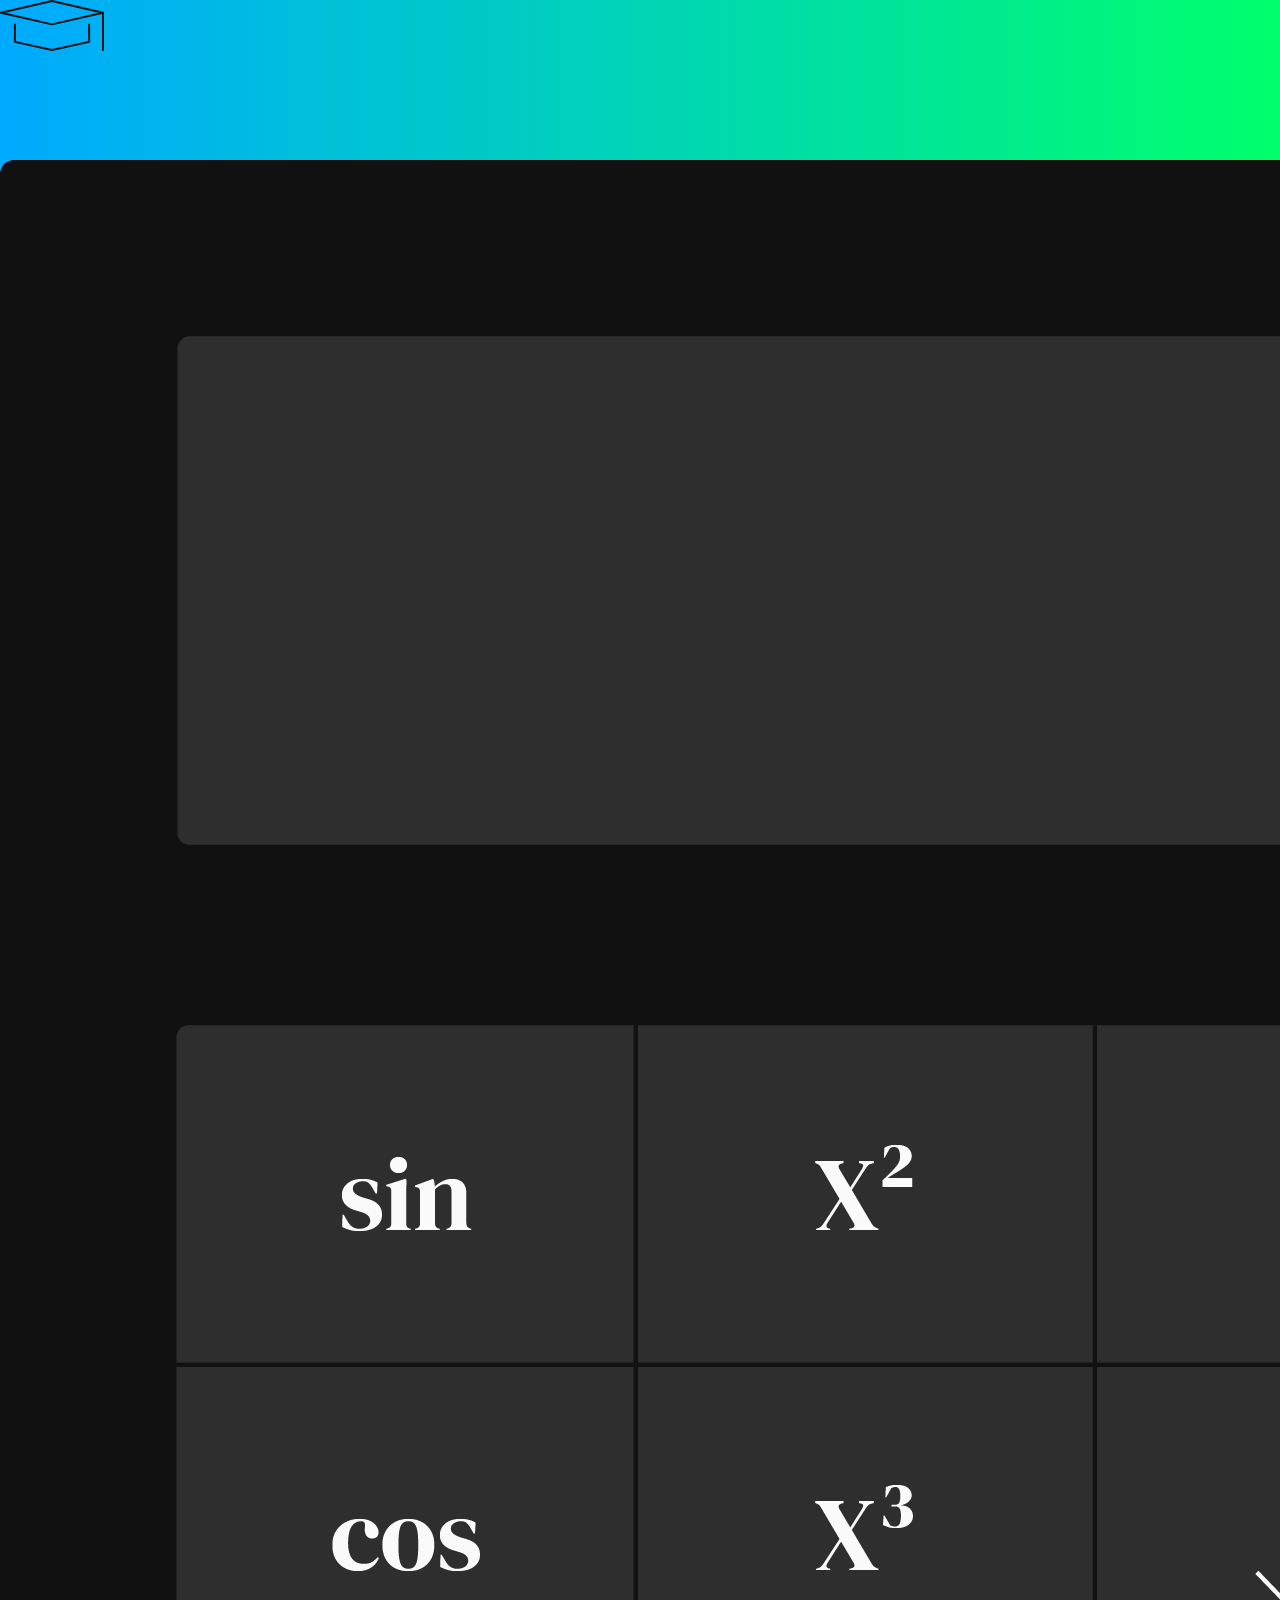
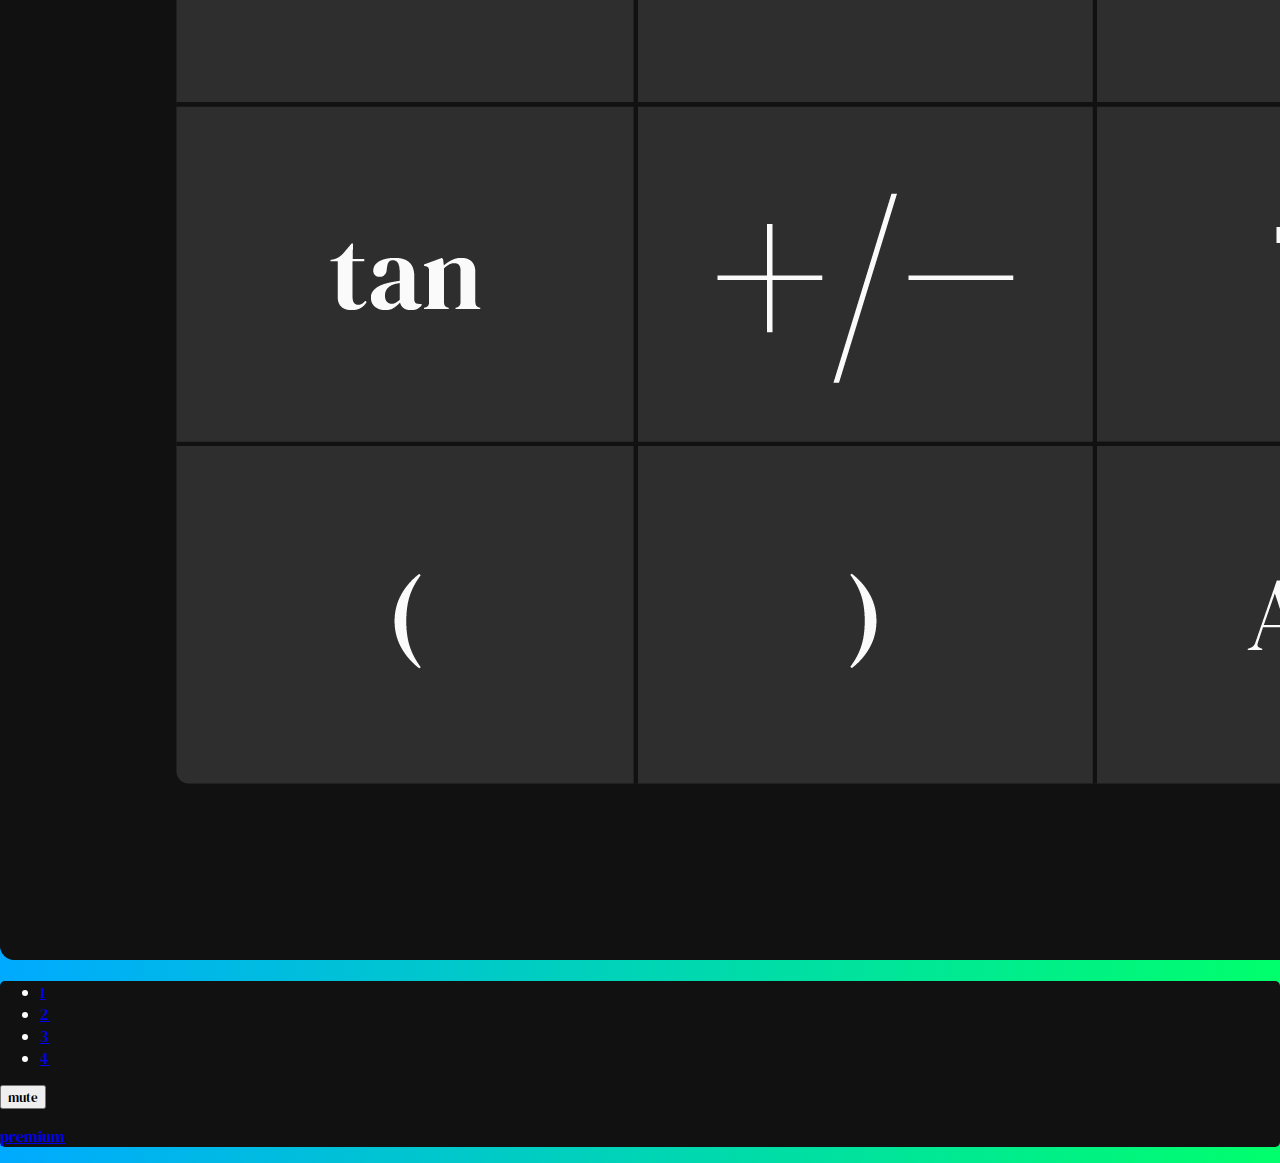
==== index.html @ b648ff00 "Merge branch 'main' into functions" ====
<!DOCTYPE html>
<html lang="en">

<head>
    <meta charset="UTF-8">
    <meta name="viewport" content="width=device-width, initial-scale=1.0">
    <title>Calculator</title>
    <!--Bootstrap css-->
    <link href="https://cdn.jsdelivr.net/npm/bootstrap@5.1.3/dist/css/bootstrap.min.css" rel="stylesheet"
        integrity="sha384-1BmE4kWBq78iYhFldvKuhfTAU6auU8tT94WrHftjDbrCEXSU1oBoqyl2QvZ6jIW3" crossorigin="anonymous">
    <!--Stylesheet css-->
    <link rel="stylesheet" href="assets/css/styles.css">
</head>

<body>
    <div class="container">
        <!--logo svg-->
        <div class="row mt-5">
            <div class="col-10 d-flex justify-content-between align-items-center mx-auto">
                <img src="assets/images/calculator-1-icon.svg" alt="Graduation cap logo" class="mx-auto logo__index">
            </div>
        </div>
        <!--Calculator svg-->
        <div class="row calculator">
            <div class="col-10 d-flex justify-content-between align-items-center mx-auto">
                <img src="assets/images/calculator-index.png" alt="Scientific calculator" class="mx-auto w-100 calculator__img">
            </div>
            <!-- <div class="calculator-grid">
                <div class="output">
                    <div class="previous-operand" data-previous-operand></div>
                    <div class="current-operand" data-current-operand></div>
                </div>
                <button type="button" data-all-clear>AC</button>
                <button type="button" data-delete>DEL</button>
                <button type="button" data-operation>÷</button>
                <button type="button" data-number>1</button>
                <button type="button" data-number>2</button>
                <button type="button" data-number>3</button>
                <button type="button" data-operation>x</button>
                <button type="button" data-number>4</button>
                <button type="button" data-number>5</button>
                <button type="button" data-number>6</button>
                <button type="button" data-operation>+</button>
                <button type="button" data-number>7</button>
                <button type="button" data-number>8</button>
                <button type="button" data-number>9</button>
                <button type="button" data-operation>-</button>
                <button type="button" data-number>.</button>
                <button type="button" data-number>0</button>
                <button class="span-two" type="button" data-equals>=</button> -->
                <!-- These do not do anything -->
                <!-- <button type="button" data-percent>%</button>
                <button type="button" data-sqrt>√</button>
                <button type="button" data-advanced>π</button>
                <button type="button" data-advanced>x²</button>
                <button type="button" data-advanced>x³</button>
                <button type="button" data-advanced>+/-</button>
                <button type="button" data-advanced>(</button>
                <button type="button" data-advanced>)</button>
                <button type="button" data-advanced>sin</button>
                <button type="button" data-advanced>cos</button>
                <button type="button" data-advanced>tan</button>
                <button type="button" data-advanced>M+</button>
                <button type="button" data-advanced>MR</button>
            </div>
        </div> -->
        <!--footer menu-->
        <div class="row mt-5 justify-content-between align-items-center">
            <div class="col-10 d-flex justify-content-around align-items-center mx-auto footer">
                <ul class="navbar list-unstyled d-flex justify-content-between align-items-center gap-5 my-auto">
                    <li class="nav-item"><a href="index.html" aria-label="link to scientific calculator with original theme">1</a></li>
                    <li class="nav-item"><a href="my-little-pony.html" aria-label="link to scientific calculator with my little pony theme">2</a></li>
                    <li class="nav-item"><a href="grunge-gothic.html" aria-label="link to scientific calculator with grunge gothic theme">3</a></li>
                    <li class="nav-item"><a href="halloween.html" aria-label="link to scientific calculator with halloween theme">4</a></li>
                </ul>
                <button class="mute-btn my-auto" id="muteBtn">mute</button>
                <p class="my-auto premium-link"><a href="premium.html" aria-label="link to scientific calculator with premium benefits">premium</a></p>
            </div>
        </div>

    </div>
    

    <!--Javascript-->
    <script src="assets/js/script.js" defer></script>
    <!--Bootstrap Bundle-->
    <script src="https://cdn.jsdelivr.net/npm/bootstrap@5.1.3/dist/js/bootstrap.bundle.min.js"
        integrity="sha384-ka7Sk0Gln4gmtz2MlQnikT1wXgYsOg+OMhuP+IlRH9sENBO0LRn5q+8nbTov4+1p"
        crossorigin="anonymous"></script>
</body>

</html>
---- assets/css/styles.css ----
/* DM Serif Display */
@import url('https://fonts.googleapis.com/css2?family=DM+Serif+Display:ital@0;1&display=swap');

*, *::before, *::after {
    box-sizing: border-box;
    font-family: 'DM Serif Display', serif;
    font-weight: normal;
}

body {
    padding: 0;
    margin: 0;
    background: linear-gradient(to right, #00AAFF, #00FF6C);
}

.calculator-grid {
    display: grid;
    justify-content: center;
    align-content: center;
    min-height: 100vh;
    grid-template-columns: repeat(4, 100px);
    grid-template-rows: minmax(120px, auto) repeat(5, 100px);
}

.calculator-grid > button {
    cursor: pointer;
    font-size: 2rem;
    border: 1px solid white;
    outline: none;
    background-color: rgba(255, 255, 255, .75);
}

.calculator-grid > button:hover {
    background-color: rgba(255, 255, 255, .9);
}

.span-two {
    grid-column: span 2;
}

.output {
    grid-column: 1 / -1;
    background-color: rgba(0, 0, 0, .75);
    display: flex;
    align-items: flex-end;
    justify-content: space-around;
    flex-direction: column;
    padding: 10px;
    word-wrap: break-word;
    word-break: break-all;
}

.output .previous-operand {
    color: rgba(255, 255, 255, .75);
    font-size: 1.5rem;
}

.output .current-operand {
    color: white;
    font-size: 2.5rem;
}

.calculator {
    margin-top: 6.5em;
}

.logo__index {
    width: 6.5em;
}

.footer {
    min-height: 5em;
    min-width: 41.25;
    background-color: #111111;
    color: white;
    border-radius: 5px;
}
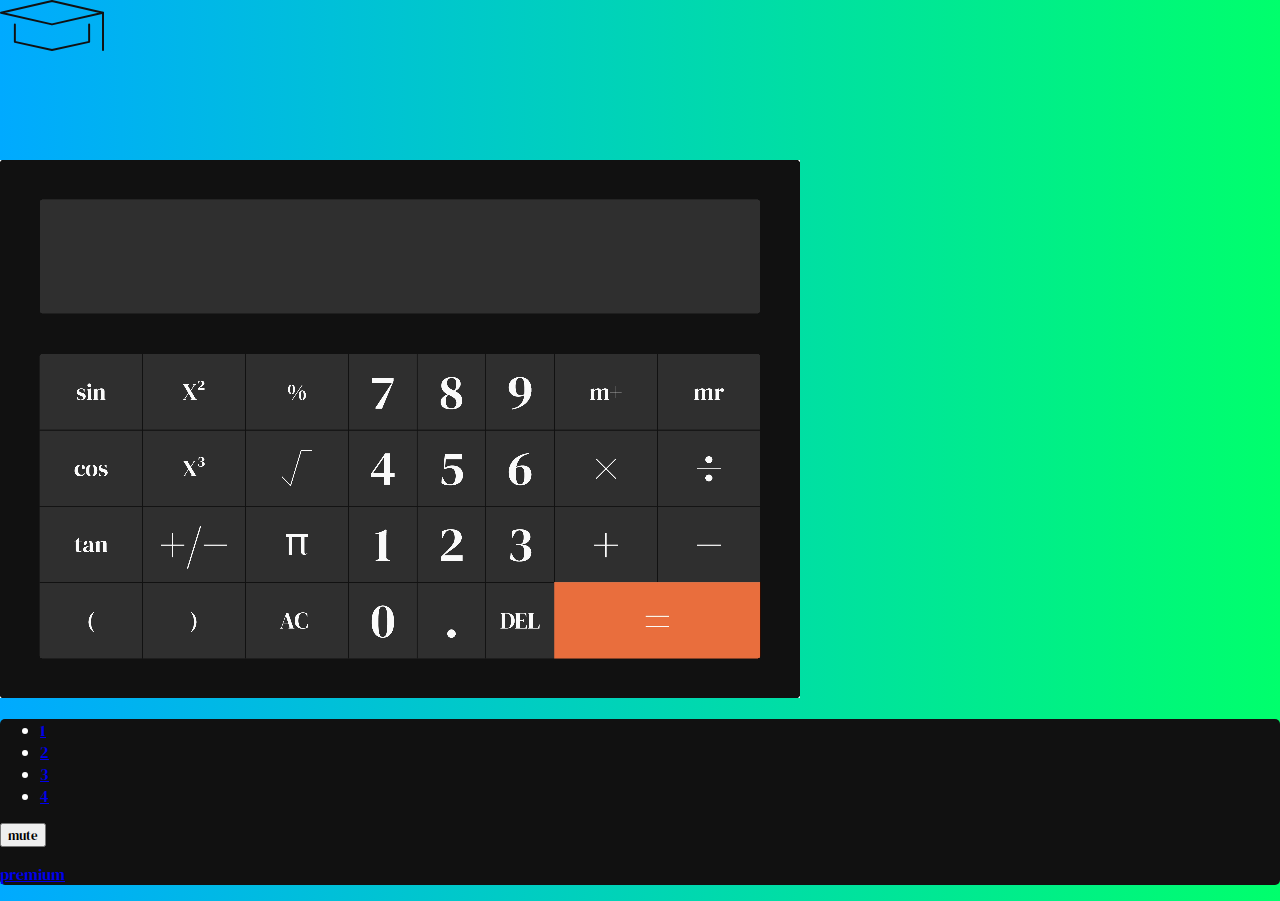
==== commit 08bfdc73: "added functioning image map" ====
--- a/index.html
+++ b/index.html
@@ -21,15 +21,51 @@
             </div>
         </div>
         <!--Calculator svg-->
-        <div class="row calculator">
-            <div class="col-10 d-flex justify-content-between align-items-center mx-auto">
-                <img src="assets/images/calculator-index.png" alt="Scientific calculator" class="mx-auto w-100 calculator__img">
+        <div class="calculator">
+            <div>
+
+                <img src="assets/images/calculator-index.png" alt="Scientific calculator"
+                    class="calculator__img" usemap="#image-map">
+
+                <map name="image-map">
+                    <area alt="sin" title="sin" data-advanced coords="39,194,142,270" shape="rect">
+                    <area alt="cos" title="cos" data-advanced coords="40,270,142,346" shape="rect">
+                    <area alt="tan" title="tan" data-advanced coords="39,347,142,422" shape="rect">
+                    <area alt="(" title="(" data-advanced coords="39,423,143,498" shape="rect">
+                    <area alt="x2" title="x2" data-advanced coords="141,192,245,271" shape="rect">
+                    <area alt="x3" title="x3" data-advanced coords="141,271,245,346" shape="rect">
+                    <area alt="+/-" title="+/-" data-advanced coords="143,346,245,423" shape="rect">
+                    <area alt=")" title=")" data-advanced coords="143,422,245,497" shape="rect">
+                    <area alt="%" title="%" data-percent coords="245,194,349,271" shape="rect">
+                    <area alt="sqrt" title="sqrt" data-sqrt coords="245,270,349,348" shape="rect">
+                    <area alt="pi" title="pi" data-advanced coords="243,347,349,423" shape="rect">
+                    <area alt="ac" title="ac" data-all-clear coords="242,422,349,497" shape="rect">
+                    <area alt="7" title="7" data-number coords="349,194,418,270" shape="rect">
+                    <area alt="4" title="4" data-number coords="347,270,418,347" shape="rect">
+                    <area alt="1" title="1" data-number coords="348,346,419,422" shape="rect">
+                    <area alt="0" title="0" data-number coords="348,422,418,498" shape="rect">
+                    <area alt="8" title="8" data-number coords="416,194,486,271" shape="rect">
+                    <area alt="5" title="5" data-number coords="417,270,486,347" shape="rect">
+                    <area alt="2" title="2" data-number coords="418,345,486,423" shape="rect">
+                    <area alt="." title="." data-number coords="417,423,485,498" shape="rect">
+                    <area alt="9" title="9" data-number coords="485,194,555,271" shape="rect">
+                    <area alt="6" title="6" data-number coords="485,272,555,347" shape="rect">
+                    <area alt="3" title="3" data-number coords="483,346,555,423" shape="rect">
+                    <area alt="del" title="del" data-delete coords="485,422,555,498" shape="rect">
+                    <area alt="m+" title="m+" data-advanced coords="554,193,658,270" shape="rect">
+                    <area alt="x" title="x" data-operation coords="554,271,658,346" shape="rect">
+                    <area alt="+" title="+" data-operation coords="554,344,657,422" shape="rect">
+                    <area alt="=" title="=" data-equals coords="554,423,762,499" shape="rect">
+                    <area alt="mr" title="mr" data-advanced coords="657,191,761,271" shape="rect">
+                    <area alt="/" title="/" data-operation coords="657,269,762,348" shape="rect">
+                    <area alt="-" title="-" data-operation coords="656,346,761,422" shape="rect">
+                </map>
             </div>
-            <!-- <div class="calculator-grid">
-                <div class="output">
-                    <div class="previous-operand" data-previous-operand></div>
-                    <div class="current-operand" data-current-operand></div>
-                </div>
+        </div>
+        <!-- <div class="calculator-grid">
+                <div class="previous-operand" data-previous-operand></div>
+                <div class="current-operand" data-current-operand></div>
+                
                 <button type="button" data-all-clear>AC</button>
                 <button type="button" data-delete>DEL</button>
                 <button type="button" data-operation>÷</button>
@@ -48,8 +84,8 @@
                 <button type="button" data-number>.</button>
                 <button type="button" data-number>0</button>
                 <button class="span-two" type="button" data-equals>=</button> -->
-                <!-- These do not do anything -->
-                <!-- <button type="button" data-percent>%</button>
+        <!-- These do not do anything -->
+        <!-- <button type="button" data-percent>%</button>
                 <button type="button" data-sqrt>√</button>
                 <button type="button" data-advanced>π</button>
                 <button type="button" data-advanced>x²</button>
@@ -62,24 +98,27 @@
                 <button type="button" data-advanced>tan</button>
                 <button type="button" data-advanced>M+</button>
                 <button type="button" data-advanced>MR</button>
-            </div>
-        </div> -->
-        <!--footer menu-->
-        <div class="row mt-5 justify-content-between align-items-center">
-            <div class="col-10 d-flex justify-content-around align-items-center mx-auto footer">
-                <ul class="navbar list-unstyled d-flex justify-content-between align-items-center gap-5 my-auto">
-                    <li class="nav-item"><a href="index.html" aria-label="link to scientific calculator with original theme">1</a></li>
-                    <li class="nav-item"><a href="my-little-pony.html" aria-label="link to scientific calculator with my little pony theme">2</a></li>
-                    <li class="nav-item"><a href="grunge-gothic.html" aria-label="link to scientific calculator with grunge gothic theme">3</a></li>
-                    <li class="nav-item"><a href="halloween.html" aria-label="link to scientific calculator with halloween theme">4</a></li>
-                </ul>
-                <button class="mute-btn my-auto" id="muteBtn">mute</button>
-                <p class="my-auto premium-link"><a href="premium.html" aria-label="link to scientific calculator with premium benefits">premium</a></p>
-            </div>
+            </div> -->
+    </div>
+    <!--footer menu-->
+    <div class="row mt-5 justify-content-between align-items-center">
+        <div class="col-10 d-flex justify-content-around align-items-center mx-auto footer">
+            <ul class="navbar list-unstyled d-flex justify-content-between align-items-center gap-5 my-auto">
+                <li class="nav-item"><a href="index.html"
+                        aria-label="link to scientific calculator with original theme">1</a></li>
+                <li class="nav-item"><a href="my-little-pony.html"
+                        aria-label="link to scientific calculator with my little pony theme">2</a></li>
+                <li class="nav-item"><a href="grunge-gothic.html"
+                        aria-label="link to scientific calculator with grunge gothic theme">3</a></li>
+                <li class="nav-item"><a href="halloween.html"
+                        aria-label="link to scientific calculator with halloween theme">4</a></li>
+            </ul>
+            <button class="mute-btn my-auto" id="muteBtn">mute</button>
+            <p class="my-auto premium-link"><a href="premium.html"
+                    aria-label="link to scientific calculator with premium benefits">premium</a></p>
         </div>
+    </div>
 
-    </div>
-    
 
     <!--Javascript-->
     <script src="assets/js/script.js" defer></script>
--- a/assets/css/styles.css
+++ b/assets/css/styles.css
@@ -74,4 +74,8 @@
     background-color: #111111;
     color: white;
     border-radius: 5px;
+}
+
+area {
+    cursor: pointer;
 }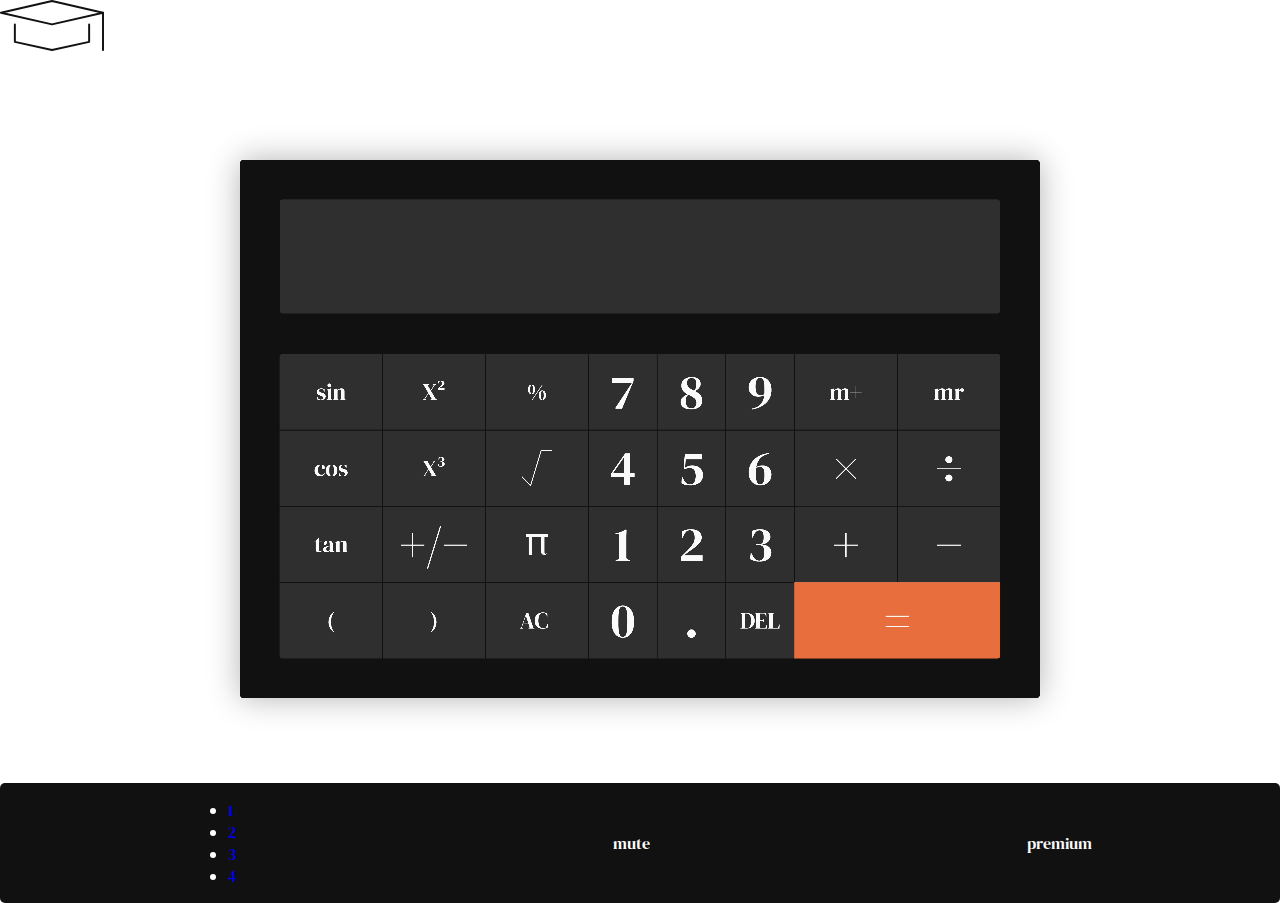
==== commit e22e9c58: "linked up buttons with js and image map" ====
--- a/index.html
+++ b/index.html
@@ -23,42 +23,47 @@
         <!--Calculator svg-->
         <div class="calculator">
             <div>
+                <!-- PUT THIS IN TO TEST -->
+                <div class="output">
+                    <div class="previous-operand" data-previous-operand></div>
+                    <div class="current-operand" data-current-operand></div>
+                </div>
 
                 <img src="assets/images/calculator-index.png" alt="Scientific calculator"
                     class="calculator__img" usemap="#image-map">
 
                 <map name="image-map">
-                    <area alt="sin" title="sin" data-advanced coords="39,194,142,270" shape="rect">
-                    <area alt="cos" title="cos" data-advanced coords="40,270,142,346" shape="rect">
-                    <area alt="tan" title="tan" data-advanced coords="39,347,142,422" shape="rect">
-                    <area alt="(" title="(" data-advanced coords="39,423,143,498" shape="rect">
-                    <area alt="x2" title="x2" data-advanced coords="141,192,245,271" shape="rect">
-                    <area alt="x3" title="x3" data-advanced coords="141,271,245,346" shape="rect">
-                    <area alt="+/-" title="+/-" data-advanced coords="143,346,245,423" shape="rect">
-                    <area alt=")" title=")" data-advanced coords="143,422,245,497" shape="rect">
-                    <area alt="%" title="%" data-percent coords="245,194,349,271" shape="rect">
+                    <area alt="sin" title="sin" data-sin coords="39,194,142,270" shape="rect">
+                    <area alt="cos" title="cos" data-cos coords="40,270,142,346" shape="rect">
+                    <area alt="tan" title="tan" data-tan coords="39,347,142,422" shape="rect">
+                    <area alt="(" title="(" data-bracket-left coords="39,423,143,498" shape="rect">
+                    <area alt="x2" title="x2" data-pow-two coords="141,192,245,271" shape="rect">
+                    <area alt="x3" title="x3" data-pow-three coords="141,271,245,346" shape="rect">
+                    <area alt="+/-" title="+/-" data-toggle-sign coords="143,346,245,423" shape="rect">
+                    <area alt=")" title=")" data-bracket-right coords="143,422,245,497" shape="rect">
+                    <area alt="%" title="%" data-percentage coords="245,194,349,271" shape="rect">
                     <area alt="sqrt" title="sqrt" data-sqrt coords="245,270,349,348" shape="rect">
-                    <area alt="pi" title="pi" data-advanced coords="243,347,349,423" shape="rect">
+                    <area alt="pi" title="pi" data-pi coords="243,347,349,423" shape="rect">
                     <area alt="ac" title="ac" data-all-clear coords="242,422,349,497" shape="rect">
-                    <area alt="7" title="7" data-number coords="349,194,418,270" shape="rect">
-                    <area alt="4" title="4" data-number coords="347,270,418,347" shape="rect">
-                    <area alt="1" title="1" data-number coords="348,346,419,422" shape="rect">
-                    <area alt="0" title="0" data-number coords="348,422,418,498" shape="rect">
-                    <area alt="8" title="8" data-number coords="416,194,486,271" shape="rect">
-                    <area alt="5" title="5" data-number coords="417,270,486,347" shape="rect">
-                    <area alt="2" title="2" data-number coords="418,345,486,423" shape="rect">
-                    <area alt="." title="." data-number coords="417,423,485,498" shape="rect">
-                    <area alt="9" title="9" data-number coords="485,194,555,271" shape="rect">
-                    <area alt="6" title="6" data-number coords="485,272,555,347" shape="rect">
-                    <area alt="3" title="3" data-number coords="483,346,555,423" shape="rect">
+                    <area alt="7" title="7" data-number="7" coords="349,194,418,270" shape="rect">
+                    <area alt="4" title="4" data-number="4" coords="347,270,418,347" shape="rect">
+                    <area alt="1" title="1" data-number="1" coords="348,346,419,422" shape="rect">
+                    <area alt="0" title="0" data-number="0" coords="348,422,418,498" shape="rect">
+                    <area alt="8" title="8" data-number="8" coords="416,194,486,271" shape="rect">
+                    <area alt="5" title="5" data-number="5" coords="417,270,486,347" shape="rect">
+                    <area alt="2" title="2" data-number="2" coords="418,345,486,423" shape="rect">
+                    <area alt="." title="." data-number="." coords="417,423,485,498" shape="rect">
+                    <area alt="9" title="9" data-number="9" coords="485,194,555,271" shape="rect">
+                    <area alt="6" title="6" data-number="6" coords="485,272,555,347" shape="rect">
+                    <area alt="3" title="3" data-number="3" coords="483,346,555,423" shape="rect">
                     <area alt="del" title="del" data-delete coords="485,422,555,498" shape="rect">
-                    <area alt="m+" title="m+" data-advanced coords="554,193,658,270" shape="rect">
-                    <area alt="x" title="x" data-operation coords="554,271,658,346" shape="rect">
-                    <area alt="+" title="+" data-operation coords="554,344,657,422" shape="rect">
+                    <area alt="m+" title="m+" data-m-plus coords="554,193,658,270" shape="rect">
+                    <area alt="x" title="x" data-operation="x" coords="554,271,658,346" shape="rect">
+                    <area alt="+" title="+" data-operation="+" coords="554,344,657,422" shape="rect">
                     <area alt="=" title="=" data-equals coords="554,423,762,499" shape="rect">
-                    <area alt="mr" title="mr" data-advanced coords="657,191,761,271" shape="rect">
-                    <area alt="/" title="/" data-operation coords="657,269,762,348" shape="rect">
-                    <area alt="-" title="-" data-operation coords="656,346,761,422" shape="rect">
+                    <area alt="mr" title="mr" data-m-recall coords="657,191,761,271" shape="rect">
+                    <area alt="/" title="/" data-operation="÷" coords="657,269,762,348" shape="rect">
+                    <area alt="-" title="-" data-operation="-" coords="656,346,761,422" shape="rect">
                 </map>
             </div>
         </div>
--- a/assets/css/styles.css
+++ b/assets/css/styles.css
@@ -1,5 +1,7 @@
 /* DM Serif Display */
 @import url('https://fonts.googleapis.com/css2?family=DM+Serif+Display:ital@0;1&display=swap');
+
+/*-------------------------------------------------------------------------General */
 
 *, *::before, *::after {
     box-sizing: border-box;
@@ -7,75 +9,245 @@
     font-weight: normal;
 }
 
-body {
+body,
+p {
     padding: 0;
     margin: 0;
-    background: linear-gradient(to right, #00AAFF, #00FF6C);
-}
-
-.calculator-grid {
-    display: grid;
-    justify-content: center;
-    align-content: center;
-    min-height: 100vh;
-    grid-template-columns: repeat(4, 100px);
-    grid-template-rows: minmax(120px, auto) repeat(5, 100px);
-}
-
-.calculator-grid > button {
-    cursor: pointer;
-    font-size: 2rem;
-    border: 1px solid white;
-    outline: none;
-    background-color: rgba(255, 255, 255, .75);
-}
-
-.calculator-grid > button:hover {
-    background-color: rgba(255, 255, 255, .9);
-}
-
-.span-two {
-    grid-column: span 2;
-}
-
-.output {
-    grid-column: 1 / -1;
-    background-color: rgba(0, 0, 0, .75);
-    display: flex;
-    align-items: flex-end;
-    justify-content: space-around;
-    flex-direction: column;
-    padding: 10px;
-    word-wrap: break-word;
-    word-break: break-all;
-}
-
-.output .previous-operand {
-    color: rgba(255, 255, 255, .75);
-    font-size: 1.5rem;
-}
-
-.output .current-operand {
-    color: white;
-    font-size: 2.5rem;
-}
-
-.calculator {
-    margin-top: 6.5em;
-}
-
-.logo__index {
-    width: 6.5em;
-}
-
+}
+
+a {
+    text-decoration: none;
+}
+
+/*-------------------------------------------------------------------------Backgrounds */
+.premium__background {
+    background-image: linear-gradient(350deg, #111111, #fafafa);
+    background-repeat: no-repeat;
+    height: 100vh;
+}
+
+.mlp__background {
+    background-image: linear-gradient(350deg, #662d8b, #9cdbfa);
+    background-repeat: no-repeat;
+    height: 100vh;
+}
+
+/*-------------------------------------------------------------------------Footer */
 .footer {
     min-height: 5em;
-    min-width: 41.25;
+    min-width: 710px;
     background-color: #111111;
     color: white;
     border-radius: 5px;
+    margin-top: 5em;
+    display: flex;
+    justify-content: space-around;
+    align-items: center;
+}
+
+.footer__mlp {
+    background-color: #9cdbfa;
+}
+
+.nav {
+    display: flex;
+    justify-content: space-around;
+    align-items: center;
+    gap: 2em;
+    margin: auto 0;
+}
+
+.nav__prem {    
+    padding: 0;
+}
+
+.mute-btn {
+    background: none;
+	color: white;
+	border: none;
+	padding: 0;
+	font: inherit;
+	cursor: pointer;
+	outline: inherit
+}
+
+.nav__mlp a {
+    color: #1d98d3;
+    border: none;
+}
+
+.active--mlp a{
+    color: #fafafa;
+}
+
+.nav__prem a {
+    color: #fafafa;
+    border: none;
+}
+
+.footer .nav__prem--active,
+.footer .nav__index--active {
+    color: #ea6e3d;
+}
+
+p a {
+    color: #fafafa;
+}
+
+/*-------------------------------------------------------------------------Mute switch */
+.mute-switch {
+    display: flex;
+    align-items: center;
+    justify-content: center;
+    gap: 1em;
+}
+
+ /* The switch - the box around the slider */
+ .switch {
+    position: relative;
+    display: inline-block;
+    width: 60px;
+    height: 34px;
+  }
+  
+  /* Hide default HTML checkbox */
+  .switch input {
+    opacity: 0;
+    width: 0;
+    height: 0;
+  }
+  
+  /* The slider */
+  .slider {
+    position: absolute;
+    cursor: pointer;
+    top: 0;
+    left: 0;
+    right: 0;
+    bottom: 0;
+    background-color: #fafafa;
+    -webkit-transition: .4s;
+    transition: .4s;
+  }
+  
+  .slider--mlp:before {
+    position: absolute;
+    content: "";
+    height: 26px;
+    width: 26px;
+    left: 4px;
+    bottom: 4px;
+    background-color: #1d98d3;
+    -webkit-transition: .4s;
+    transition: .4s;
+  }
+  
+  input:checked + .slider {
+    background-color: #ea6e3d;
+  }
+
+  input:checked + .slider--mlp {
+    background-color: #ef4143;
+  }
+  
+  input:focus + .slider {
+    box-shadow: none;
+  }
+  
+  input:checked + .slider:before {
+    -webkit-transform: translateX(26px);
+    -ms-transform: translateX(26px);
+    transform: translateX(26px);
+  }
+  
+  /* Rounded sliders */
+  .slider.round {
+    border-radius: 34px;
+  }
+  
+  .slider.round:before {
+    border-radius: 50%;
+  } 
+
+/*-------------------------------------------------------------------------Calculator */
+
+/*-------------------------------------------------------------------------Calculator output*/
+.calculator__wrapper {
+    position: relative;
+    display: flex;
+    justify-content: center;
+    align-items: center;
+    /* width: 1000px; */
+}
+
+.output {
+    position: absolute;
+    /* background-color: #ea6e3d; */
+    display: flex;
+    align-items: center;
+    justify-content: space-around;
+    flex-direction: column;
+    width: 690px;
+    height: 20%;
+    top: 8%;
+    left: 52px;
+    padding: .8em;
+    word-wrap: break-word;
+    word-break: break-all;
+    z-index: 2;
+}
+
+.output .previous-operand {
+    width: 100%;
+    color: rgba(255, 255, 255, .75);
+    font-size: 1.8em;
+    line-height: 0.8em;
+    z-index: 3;
+    text-align: end;
+}
+
+.output .current-operand {
+    width: 100%;
+    color: white;
+    font-size: 3em;
+    line-height: 0.8em;
+    z-index: 4;
+    text-align: end;
+}
+
+.calculator__img {
+    position: relative;
+    width: 800px;
+    box-shadow: 0 0 30px 0 rgba(0, 0, 0, 0.3);
+}
+
+.calculator {
+    margin-top: 6.5em;
+    display: flex;
+    justify-content: center;
+    align-items: center;
+    flex-direction: column;
+}
+
+/*-------------------------------------------------------------------------logo svg */
+.logo {
+    width: 100%;
+    display: flex;
+    justify-content: center;
+    align-items: center;
+    margin-top: 5em;
+}
+
+.logo__index,
+.logo__mlp {
+    width: 6.5em;
 }
 
 area {
     cursor: pointer;
-}+}
+
+img[usemap] {
+    position: relative;
+}
+
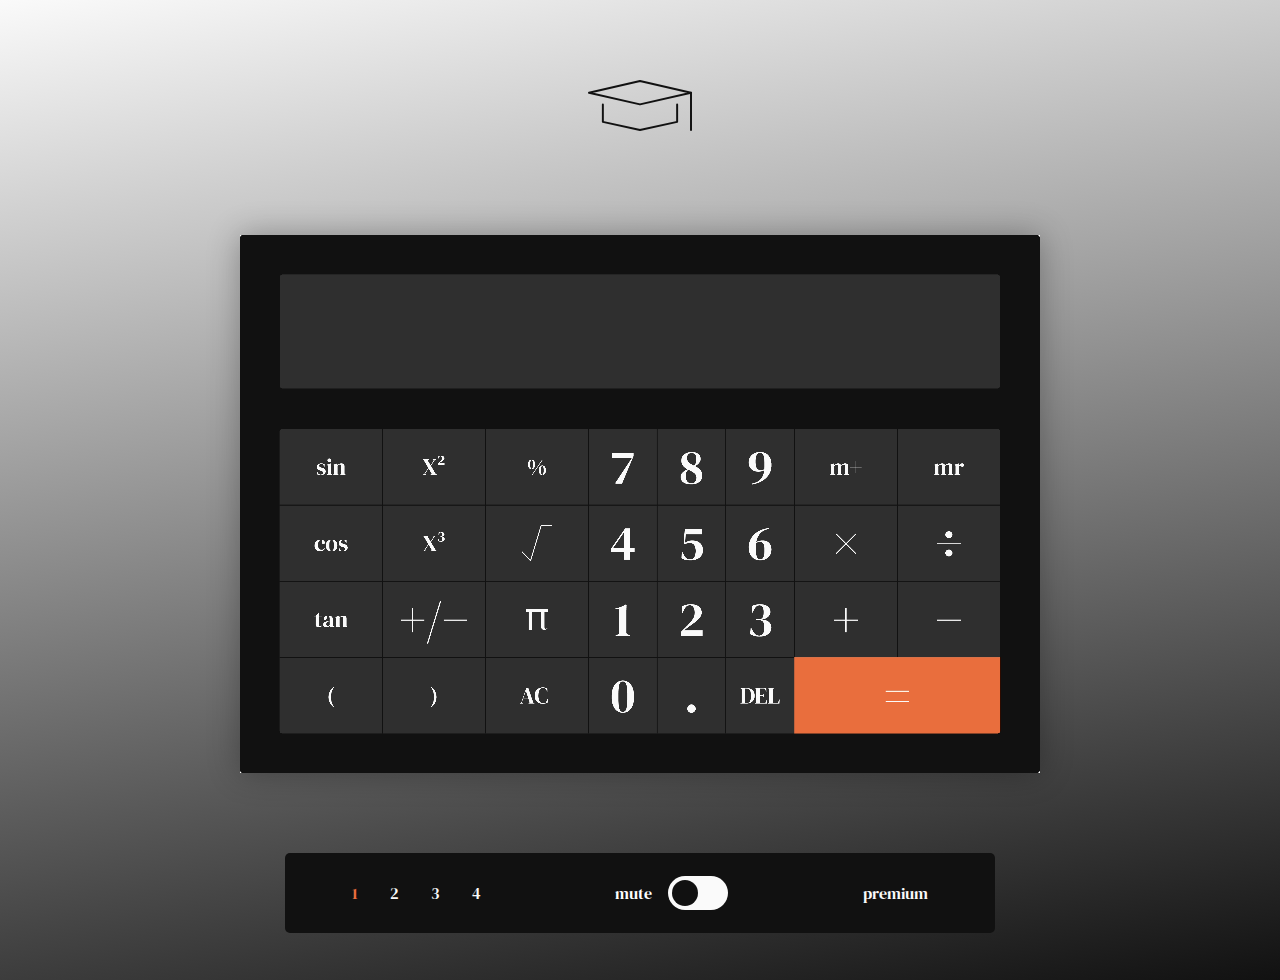
==== commit 59e3f563: "07-style-update: added skins and styles to pages and pasted over map info" ====
--- a/index.html
+++ b/index.html
@@ -5,111 +5,63 @@
     <meta charset="UTF-8">
     <meta name="viewport" content="width=device-width, initial-scale=1.0">
     <title>Calculator</title>
-    <!--Bootstrap css-->
-    <link href="https://cdn.jsdelivr.net/npm/bootstrap@5.1.3/dist/css/bootstrap.min.css" rel="stylesheet"
-        integrity="sha384-1BmE4kWBq78iYhFldvKuhfTAU6auU8tT94WrHftjDbrCEXSU1oBoqyl2QvZ6jIW3" crossorigin="anonymous">
     <!--Stylesheet css-->
     <link rel="stylesheet" href="assets/css/styles.css">
 </head>
 
-<body>
-    <div class="container">
-        <!--logo svg-->
-        <div class="row mt-5">
-            <div class="col-10 d-flex justify-content-between align-items-center mx-auto">
-                <img src="assets/images/calculator-1-icon.svg" alt="Graduation cap logo" class="mx-auto logo__index">
+<body class="premium__background">
+    <!--logo svg-->
+    <div class="logo">
+        <img src="assets/images/calculator-1-icon.svg" alt="Graduation cap logo" class="logo__index">
+    </div>
+    <div class="calculator">
+        <div class="calculator__wrapper">
+            <div class="output">
+                <div data-previous-operand class="previous-operand"></div>
+                <div data-current-operand class="current-operand"></div>
             </div>
+            <img src="assets/images/calculator-index.png" alt="Scientific calculator" class="calculator__img"
+                usemap="#image-map">
+
+            <map name="image-map">
+                <area alt="sin" title="sin" data-sin coords="39,194,142,270" shape="rect">
+                <area alt="cos" title="cos" data-cos coords="40,270,142,346" shape="rect">
+                <area alt="tan" title="tan" data-tan coords="39,347,142,422" shape="rect">
+                <area alt="(" title="(" data-bracket-left coords="39,423,143,498" shape="rect">
+                <area alt="x2" title="x2" data-pow-two coords="141,192,245,271" shape="rect">
+                <area alt="x3" title="x3" data-pow-three coords="141,271,245,346" shape="rect">
+                <area alt="+/-" title="+/-" data-toggle-sign coords="143,346,245,423" shape="rect">
+                <area alt=")" title=")" data-bracket-right coords="143,422,245,497" shape="rect">
+                <area alt="%" title="%" data-percentage coords="245,194,349,271" shape="rect">
+                <area alt="sqrt" title="sqrt" data-sqrt coords="245,270,349,348" shape="rect">
+                <area alt="pi" title="pi" data-pi coords="243,347,349,423" shape="rect">
+                <area alt="ac" title="ac" data-all-clear coords="242,422,349,497" shape="rect">
+                <area alt="7" title="7" data-number="7" coords="349,194,418,270" shape="rect">
+                <area alt="4" title="4" data-number="4" coords="347,270,418,347" shape="rect">
+                <area alt="1" title="1" data-number="1" coords="348,346,419,422" shape="rect">
+                <area alt="0" title="0" data-number="0" coords="348,422,418,498" shape="rect">
+                <area alt="8" title="8" data-number="8" coords="416,194,486,271" shape="rect">
+                <area alt="5" title="5" data-number="5" coords="417,270,486,347" shape="rect">
+                <area alt="2" title="2" data-number="2" coords="418,345,486,423" shape="rect">
+                <area alt="." title="." data-number="." coords="417,423,485,498" shape="rect">
+                <area alt="9" title="9" data-number="9" coords="485,194,555,271" shape="rect">
+                <area alt="6" title="6" data-number="6" coords="485,272,555,347" shape="rect">
+                <area alt="3" title="3" data-number="3" coords="483,346,555,423" shape="rect">
+                <area alt="del" title="del" data-delete coords="485,422,555,498" shape="rect">
+                <area alt="m+" title="m+" data-m-plus coords="554,193,658,270" shape="rect">
+                <area alt="x" title="x" data-operation="x" coords="554,271,658,346" shape="rect">
+                <area alt="+" title="+" data-operation="+" coords="554,344,657,422" shape="rect">
+                <area alt="=" title="=" data-equals coords="554,423,762,499" shape="rect">
+                <area alt="mr" title="mr" data-m-recall coords="657,191,761,271" shape="rect">
+                <area alt="/" title="/" data-operation="÷" coords="657,269,762,348" shape="rect">
+                <area alt="-" title="-" data-operation="-" coords="656,346,761,422" shape="rect">
+            </map>
         </div>
-        <!--Calculator svg-->
-        <div class="calculator">
-            <div>
-                <!-- PUT THIS IN TO TEST -->
-                <div class="output">
-                    <div class="previous-operand" data-previous-operand></div>
-                    <div class="current-operand" data-current-operand></div>
-                </div>
+        <!--footer menu-->
 
-                <img src="assets/images/calculator-index.png" alt="Scientific calculator"
-                    class="calculator__img" usemap="#image-map">
-
-                <map name="image-map">
-                    <area alt="sin" title="sin" data-sin coords="39,194,142,270" shape="rect">
-                    <area alt="cos" title="cos" data-cos coords="40,270,142,346" shape="rect">
-                    <area alt="tan" title="tan" data-tan coords="39,347,142,422" shape="rect">
-                    <area alt="(" title="(" data-bracket-left coords="39,423,143,498" shape="rect">
-                    <area alt="x2" title="x2" data-pow-two coords="141,192,245,271" shape="rect">
-                    <area alt="x3" title="x3" data-pow-three coords="141,271,245,346" shape="rect">
-                    <area alt="+/-" title="+/-" data-toggle-sign coords="143,346,245,423" shape="rect">
-                    <area alt=")" title=")" data-bracket-right coords="143,422,245,497" shape="rect">
-                    <area alt="%" title="%" data-percentage coords="245,194,349,271" shape="rect">
-                    <area alt="sqrt" title="sqrt" data-sqrt coords="245,270,349,348" shape="rect">
-                    <area alt="pi" title="pi" data-pi coords="243,347,349,423" shape="rect">
-                    <area alt="ac" title="ac" data-all-clear coords="242,422,349,497" shape="rect">
-                    <area alt="7" title="7" data-number="7" coords="349,194,418,270" shape="rect">
-                    <area alt="4" title="4" data-number="4" coords="347,270,418,347" shape="rect">
-                    <area alt="1" title="1" data-number="1" coords="348,346,419,422" shape="rect">
-                    <area alt="0" title="0" data-number="0" coords="348,422,418,498" shape="rect">
-                    <area alt="8" title="8" data-number="8" coords="416,194,486,271" shape="rect">
-                    <area alt="5" title="5" data-number="5" coords="417,270,486,347" shape="rect">
-                    <area alt="2" title="2" data-number="2" coords="418,345,486,423" shape="rect">
-                    <area alt="." title="." data-number="." coords="417,423,485,498" shape="rect">
-                    <area alt="9" title="9" data-number="9" coords="485,194,555,271" shape="rect">
-                    <area alt="6" title="6" data-number="6" coords="485,272,555,347" shape="rect">
-                    <area alt="3" title="3" data-number="3" coords="483,346,555,423" shape="rect">
-                    <area alt="del" title="del" data-delete coords="485,422,555,498" shape="rect">
-                    <area alt="m+" title="m+" data-m-plus coords="554,193,658,270" shape="rect">
-                    <area alt="x" title="x" data-operation="x" coords="554,271,658,346" shape="rect">
-                    <area alt="+" title="+" data-operation="+" coords="554,344,657,422" shape="rect">
-                    <area alt="=" title="=" data-equals coords="554,423,762,499" shape="rect">
-                    <area alt="mr" title="mr" data-m-recall coords="657,191,761,271" shape="rect">
-                    <area alt="/" title="/" data-operation="÷" coords="657,269,762,348" shape="rect">
-                    <area alt="-" title="-" data-operation="-" coords="656,346,761,422" shape="rect">
-                </map>
-            </div>
-        </div>
-        <!-- <div class="calculator-grid">
-                <div class="previous-operand" data-previous-operand></div>
-                <div class="current-operand" data-current-operand></div>
-                
-                <button type="button" data-all-clear>AC</button>
-                <button type="button" data-delete>DEL</button>
-                <button type="button" data-operation>÷</button>
-                <button type="button" data-number>1</button>
-                <button type="button" data-number>2</button>
-                <button type="button" data-number>3</button>
-                <button type="button" data-operation>x</button>
-                <button type="button" data-number>4</button>
-                <button type="button" data-number>5</button>
-                <button type="button" data-number>6</button>
-                <button type="button" data-operation>+</button>
-                <button type="button" data-number>7</button>
-                <button type="button" data-number>8</button>
-                <button type="button" data-number>9</button>
-                <button type="button" data-operation>-</button>
-                <button type="button" data-number>.</button>
-                <button type="button" data-number>0</button>
-                <button class="span-two" type="button" data-equals>=</button> -->
-        <!-- These do not do anything -->
-        <!-- <button type="button" data-percent>%</button>
-                <button type="button" data-sqrt>√</button>
-                <button type="button" data-advanced>π</button>
-                <button type="button" data-advanced>x²</button>
-                <button type="button" data-advanced>x³</button>
-                <button type="button" data-advanced>+/-</button>
-                <button type="button" data-advanced>(</button>
-                <button type="button" data-advanced>)</button>
-                <button type="button" data-advanced>sin</button>
-                <button type="button" data-advanced>cos</button>
-                <button type="button" data-advanced>tan</button>
-                <button type="button" data-advanced>M+</button>
-                <button type="button" data-advanced>MR</button>
-            </div> -->
-    </div>
-    <!--footer menu-->
-    <div class="row mt-5 justify-content-between align-items-center">
-        <div class="col-10 d-flex justify-content-around align-items-center mx-auto footer">
-            <ul class="navbar list-unstyled d-flex justify-content-between align-items-center gap-5 my-auto">
-                <li class="nav-item"><a href="index.html"
+        <div class="footer footer__prem">
+            <ul class="nav nav__prem">
+                <li class="nav-item active--index"><a href="index.html"
                         aria-label="link to scientific calculator with original theme">1</a></li>
                 <li class="nav-item"><a href="my-little-pony.html"
                         aria-label="link to scientific calculator with my little pony theme">2</a></li>
@@ -118,19 +70,71 @@
                 <li class="nav-item"><a href="halloween.html"
                         aria-label="link to scientific calculator with halloween theme">4</a></li>
             </ul>
-            <button class="mute-btn my-auto" id="muteBtn">mute</button>
-            <p class="my-auto premium-link"><a href="premium.html"
-                    aria-label="link to scientific calculator with premium benefits">premium</a></p>
+
+            <div class="mute-switch">
+                <p>mute</p>
+                <label class="switch">
+                    <input type="checkbox">
+                    <span class="slider slider--index round"></span>
+                </label>
+            </div>
+            <p class=""><a href="premium.html" aria-label="link to scientific calculator with premium benefits"
+                    class="nav-prem">premium</a></p>
         </div>
+
     </div>
+    <!--Calculator svg-->
+    <!-- PUT THIS IN TO TEST -->
+    <!-- <div class="calculator">
+        <div>
+            
+            <div class="output">
+                <div class="previous-operand" data-previous-operand></div>
+                <div class="current-operand" data-current-operand></div>
+            </div>
+
+            <img src="assets/images/calculator-index.png" alt="Scientific calculator" class="calculator__img"
+                usemap="#image-map">
+
+            <map name="image-map">
+                <area alt="sin" title="sin" data-sin coords="39,194,142,270" shape="rect">
+                <area alt="cos" title="cos" data-cos coords="40,270,142,346" shape="rect">
+                <area alt="tan" title="tan" data-tan coords="39,347,142,422" shape="rect">
+                <area alt="(" title="(" data-bracket-left coords="39,423,143,498" shape="rect">
+                <area alt="x2" title="x2" data-pow-two coords="141,192,245,271" shape="rect">
+                <area alt="x3" title="x3" data-pow-three coords="141,271,245,346" shape="rect">
+                <area alt="+/-" title="+/-" data-toggle-sign coords="143,346,245,423" shape="rect">
+                <area alt=")" title=")" data-bracket-right coords="143,422,245,497" shape="rect">
+                <area alt="%" title="%" data-percentage coords="245,194,349,271" shape="rect">
+                <area alt="sqrt" title="sqrt" data-sqrt coords="245,270,349,348" shape="rect">
+                <area alt="pi" title="pi" data-pi coords="243,347,349,423" shape="rect">
+                <area alt="ac" title="ac" data-all-clear coords="242,422,349,497" shape="rect">
+                <area alt="7" title="7" data-number="7" coords="349,194,418,270" shape="rect">
+                <area alt="4" title="4" data-number="4" coords="347,270,418,347" shape="rect">
+                <area alt="1" title="1" data-number="1" coords="348,346,419,422" shape="rect">
+                <area alt="0" title="0" data-number="0" coords="348,422,418,498" shape="rect">
+                <area alt="8" title="8" data-number="8" coords="416,194,486,271" shape="rect">
+                <area alt="5" title="5" data-number="5" coords="417,270,486,347" shape="rect">
+                <area alt="2" title="2" data-number="2" coords="418,345,486,423" shape="rect">
+                <area alt="." title="." data-number="." coords="417,423,485,498" shape="rect">
+                <area alt="9" title="9" data-number="9" coords="485,194,555,271" shape="rect">
+                <area alt="6" title="6" data-number="6" coords="485,272,555,347" shape="rect">
+                <area alt="3" title="3" data-number="3" coords="483,346,555,423" shape="rect">
+                <area alt="del" title="del" data-delete coords="485,422,555,498" shape="rect">
+                <area alt="m+" title="m+" data-m-plus coords="554,193,658,270" shape="rect">
+                <area alt="x" title="x" data-operation="x" coords="554,271,658,346" shape="rect">
+                <area alt="+" title="+" data-operation="+" coords="554,344,657,422" shape="rect">
+                <area alt="=" title="=" data-equals coords="554,423,762,499" shape="rect">
+                <area alt="mr" title="mr" data-m-recall coords="657,191,761,271" shape="rect">
+                <area alt="/" title="/" data-operation="÷" coords="657,269,762,348" shape="rect">
+                <area alt="-" title="-" data-operation="-" coords="656,346,761,422" shape="rect">
+            </map>
+        </div>
+    </div> -->
 
 
     <!--Javascript-->
     <script src="assets/js/script.js" defer></script>
-    <!--Bootstrap Bundle-->
-    <script src="https://cdn.jsdelivr.net/npm/bootstrap@5.1.3/dist/js/bootstrap.bundle.min.js"
-        integrity="sha384-ka7Sk0Gln4gmtz2MlQnikT1wXgYsOg+OMhuP+IlRH9sENBO0LRn5q+8nbTov4+1p"
-        crossorigin="anonymous"></script>
 </body>
 
 </html>--- a/assets/css/styles.css
+++ b/assets/css/styles.css
@@ -17,6 +17,10 @@
 
 a {
     text-decoration: none;
+}
+
+ul {
+    list-style-type: none;
 }
 
 /*-------------------------------------------------------------------------Backgrounds */
@@ -30,6 +34,34 @@
     background-image: linear-gradient(350deg, #662d8b, #9cdbfa);
     background-repeat: no-repeat;
     height: 100vh;
+}
+
+.grungegoth__background {
+    position: relative;
+    background-image: linear-gradient(350deg, #111111, #ef4144af);
+    background-repeat: no-repeat;
+    height: 100vh;
+}
+
+.halloween__background {
+    position: relative;
+    background-image: linear-gradient(350deg, #111111, #1d1d1d);
+    background-repeat: no-repeat;
+    height: 100vh;
+}
+
+.halloween__bg {
+    position: absolute;
+    top: 0;
+    width: 100%;
+    z-index: -1;
+}
+
+.grungegoth__bg {
+    position: absolute;
+    top: 20em;
+    width: 100%;
+    z-index: -1;
 }
 
 /*-------------------------------------------------------------------------Footer */
@@ -49,6 +81,10 @@
     background-color: #9cdbfa;
 }
 
+.footer__halloween {
+    background-color: #ef4143;
+}
+
 .nav {
     display: flex;
     justify-content: space-around;
@@ -57,7 +93,7 @@
     margin: auto 0;
 }
 
-.nav__prem {    
+.nav {    
     padding: 0;
 }
 
@@ -76,17 +112,29 @@
     border: none;
 }
 
-.active--mlp a{
+.active--mlp a {
     color: #fafafa;
 }
 
-.nav__prem a {
+.nav__prem a,
+.nav__halloween a {
     color: #fafafa;
     border: none;
 }
 
-.footer .nav__prem--active,
-.footer .nav__index--active {
+.active--index a {
+    color: #ea6e3d;
+}
+
+.active--grungegoth a {
+    color: #ef4143;
+}
+
+.active--halloween a {
+    color: #111111;
+}
+
+.footer .nav__prem--active {
     color: #ea6e3d;
 }
 
@@ -129,6 +177,21 @@
     -webkit-transition: .4s;
     transition: .4s;
   }
+
+  .slider--index:before,
+  .slider--prem:before,
+  .slider--grungegoth:before,
+  .slider--halloween:before {
+    position: absolute;
+    content: "";
+    height: 26px;
+    width: 26px;
+    left: 4px;
+    bottom: 4px;
+    background-color: #111111;
+    -webkit-transition: .4s;
+    transition: .4s;
+  }
   
   .slider--mlp:before {
     position: absolute;
@@ -146,7 +209,9 @@
     background-color: #ea6e3d;
   }
 
-  input:checked + .slider--mlp {
+  input:checked + .slider--mlp,
+  input:checked + .slider--grungegoth,
+  input:checked + .slider--halloween {
     background-color: #ef4143;
   }
   
@@ -243,6 +308,11 @@
     width: 6.5em;
 }
 
+.logo__grungegoth,
+.logo__halloween {
+    height: 51px;
+}
+
 area {
     cursor: pointer;
 }
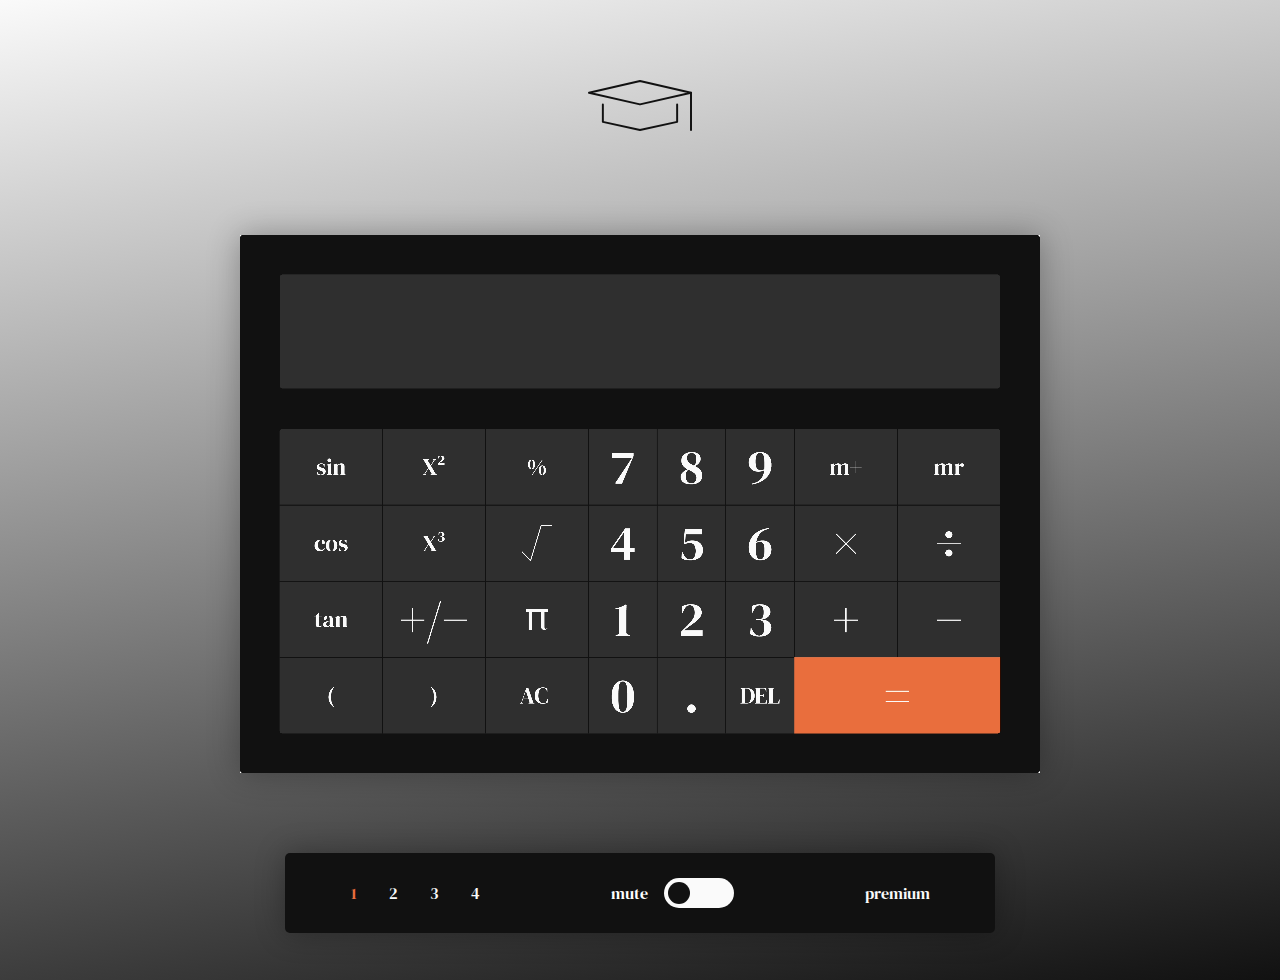
==== commit 6262ad9a: "added mute functionality to all pages" ====
--- a/index.html
+++ b/index.html
@@ -23,39 +23,39 @@
             <img src="assets/images/calculator-index.png" alt="Scientific calculator" class="calculator__img"
                 usemap="#image-map">
 
-            <map name="image-map">
-                <area alt="sin" title="sin" data-sin coords="39,194,142,270" shape="rect">
-                <area alt="cos" title="cos" data-cos coords="40,270,142,346" shape="rect">
-                <area alt="tan" title="tan" data-tan coords="39,347,142,422" shape="rect">
-                <area alt="(" title="(" data-bracket-left coords="39,423,143,498" shape="rect">
-                <area alt="x2" title="x2" data-pow-two coords="141,192,245,271" shape="rect">
-                <area alt="x3" title="x3" data-pow-three coords="141,271,245,346" shape="rect">
-                <area alt="+/-" title="+/-" data-toggle-sign coords="143,346,245,423" shape="rect">
-                <area alt=")" title=")" data-bracket-right coords="143,422,245,497" shape="rect">
-                <area alt="%" title="%" data-percentage coords="245,194,349,271" shape="rect">
-                <area alt="sqrt" title="sqrt" data-sqrt coords="245,270,349,348" shape="rect">
-                <area alt="pi" title="pi" data-pi coords="243,347,349,423" shape="rect">
-                <area alt="ac" title="ac" data-all-clear coords="242,422,349,497" shape="rect">
-                <area alt="7" title="7" data-number="7" coords="349,194,418,270" shape="rect">
-                <area alt="4" title="4" data-number="4" coords="347,270,418,347" shape="rect">
-                <area alt="1" title="1" data-number="1" coords="348,346,419,422" shape="rect">
-                <area alt="0" title="0" data-number="0" coords="348,422,418,498" shape="rect">
-                <area alt="8" title="8" data-number="8" coords="416,194,486,271" shape="rect">
-                <area alt="5" title="5" data-number="5" coords="417,270,486,347" shape="rect">
-                <area alt="2" title="2" data-number="2" coords="418,345,486,423" shape="rect">
-                <area alt="." title="." data-number="." coords="417,423,485,498" shape="rect">
-                <area alt="9" title="9" data-number="9" coords="485,194,555,271" shape="rect">
-                <area alt="6" title="6" data-number="6" coords="485,272,555,347" shape="rect">
-                <area alt="3" title="3" data-number="3" coords="483,346,555,423" shape="rect">
-                <area alt="del" title="del" data-delete coords="485,422,555,498" shape="rect">
-                <area alt="m+" title="m+" data-m-plus coords="554,193,658,270" shape="rect">
-                <area alt="x" title="x" data-operation="x" coords="554,271,658,346" shape="rect">
-                <area alt="+" title="+" data-operation="+" coords="554,344,657,422" shape="rect">
-                <area alt="=" title="=" data-equals coords="554,423,762,499" shape="rect">
-                <area alt="mr" title="mr" data-m-recall coords="657,191,761,271" shape="rect">
-                <area alt="/" title="/" data-operation="÷" coords="657,269,762,348" shape="rect">
-                <area alt="-" title="-" data-operation="-" coords="656,346,761,422" shape="rect">
-            </map>
+                <map name="image-map">
+                    <area alt="sin" title="sin" data-sin coords="39,194,142,270" onclick="soundOperator()" shape="rect">
+                    <area alt="cos" title="cos" data-cos coords="40,270,142,346"  onclick="soundOperator()" shape="rect">
+                    <area alt="tan" title="tan" data-tan coords="39,347,142,422" onclick="soundOperator()" shape="rect">
+                    <area alt="(" title="(" data-bracket-left coords="39,423,143,498" onclick="soundOperator()" shape="rect">
+                    <area alt="x2" title="x2" data-pow-two coords="141,192,245,271" onclick="soundOperator()" shape="rect">
+                    <area alt="x3" title="x3" data-pow-three coords="141,271,245,346" onclick="soundOperator()" shape="rect">
+                    <area alt="+/-" title="+/-" data-toggle-sign coords="143,346,245,423" onclick="soundOperator()" shape="rect">
+                    <area alt=")" title=")" data-bracket-right coords="143,422,245,497" onclick="soundOperator()" shape="rect">
+                    <area alt="%" title="%" data-percentage coords="245,194,349,271" onclick="soundOperator()" shape="rect">
+                    <area alt="sqrt" title="sqrt" data-sqrt coords="245,270,349,348" onclick="soundOperator()" shape="rect">
+                    <area alt="pi" title="pi" data-pi coords="243,347,349,423" onclick="soundOperator()" shape="rect">
+                    <area alt="ac" title="ac" data-all-clear coords="242,422,349,497" onclick="soundOperator()" shape="rect">
+                    <area alt="7" title="7" data-number="7" coords="349,194,418,270" onclick="sound7()" shape="rect">
+                    <area alt="4" title="4" data-number="4" coords="347,270,418,347" onclick="sound4()" shape="rect">
+                    <area alt="1" title="1" data-number="1" coords="348,346,419,422" onclick="sound1()" shape="rect">
+                    <area alt="0" title="0" data-number="0" coords="348,422,418,498" onclick="sound0()" shape="rect">
+                    <area alt="8" title="8" data-number="8" coords="416,194,486,271" onclick="sound8()" shape="rect">
+                    <area alt="5" title="5" data-number="5" coords="417,270,486,347" onclick="sound5()" shape="rect">
+                    <area alt="2" title="2" data-number="2" coords="418,345,486,423" onclick="sound2()" shape="rect">
+                    <area alt="." title="." data-number="." coords="417,423,485,498" onclick="soundDot()" shape="rect">
+                    <area alt="9" title="9" data-number="9" coords="485,194,555,271" onclick="sound9()" shape="rect">
+                    <area alt="6" title="6" data-number="6" coords="485,272,555,347" onclick="sound6()" shape="rect">
+                    <area alt="3" title="3" data-number="3" coords="483,346,555,423" onclick="sound3()" shape="rect">
+                    <area alt="del" title="del" data-delete coords="485,422,555,498" onclick="soundOperator()" shape="rect">
+                    <area alt="m+" title="m+" data-m-plus coords="554,193,658,270" onclick="soundOperator()" shape="rect">
+                    <area alt="x" title="x" data-operation="x" coords="554,271,658,346" onclick="soundOperator()" shape="rect">
+                    <area alt="+" title="+" data-operation="+" coords="554,344,657,422" onclick="soundOperator()" shape="rect">
+                    <area alt="=" title="=" data-equals coords="554,423,762,499" onclick="soundEquals()" shape="rect">
+                    <area alt="mr" title="mr" data-m-recall coords="657,191,761,271" onclick="soundOperator()" shape="rect">
+                    <area alt="/" title="/" data-operation="÷" coords="657,269,762,348" onclick="soundOperator()" shape="rect">
+                    <area alt="-" title="-" data-operation="-" coords="656,346,761,422" onclick="soundOperator()" shape="rect">
+                </map>
         </div>
         <!--footer menu-->
 
@@ -74,7 +74,7 @@
             <div class="mute-switch">
                 <p>mute</p>
                 <label class="switch">
-                    <input type="checkbox">
+                    <input type="checkbox" onclick="toggleSoundMute()">
                     <span class="slider slider--index round"></span>
                 </label>
             </div>
--- a/assets/css/styles.css
+++ b/assets/css/styles.css
@@ -75,6 +75,7 @@
     display: flex;
     justify-content: space-around;
     align-items: center;
+    box-shadow: 0 0 30px 0 rgba(0, 0, 0, 0.3);
 }
 
 .footer__mlp {
@@ -154,19 +155,19 @@
  .switch {
     position: relative;
     display: inline-block;
-    width: 60px;
-    height: 34px;
-  }
-  
-  /* Hide default HTML checkbox */
-  .switch input {
+    width: 70px;
+    height: 30px;
+}
+  
+/* Hide default HTML checkbox */
+.switch input {
     opacity: 0;
     width: 0;
     height: 0;
-  }
-  
-  /* The slider */
-  .slider {
+}
+  
+/* The slider */
+.slider {
     position: absolute;
     cursor: pointer;
     top: 0;
@@ -176,74 +177,106 @@
     background-color: #fafafa;
     -webkit-transition: .4s;
     transition: .4s;
-  }
-
-  .slider--index:before,
-  .slider--prem:before,
-  .slider--grungegoth:before,
-  .slider--halloween:before {
+}
+
+.slider--index:before,
+.slider--prem:before,
+.slider--grungegoth:before,
+.slider--halloween:before {
     position: absolute;
     content: "";
-    height: 26px;
-    width: 26px;
+    height: 22px;
+    width: 22px;
     left: 4px;
     bottom: 4px;
     background-color: #111111;
     -webkit-transition: .4s;
     transition: .4s;
-  }
-  
-  .slider--mlp:before {
+}
+  
+.slider--mlp:before {
     position: absolute;
     content: "";
-    height: 26px;
-    width: 26px;
+    height: 22px;
+    width: 22px;
     left: 4px;
     bottom: 4px;
     background-color: #1d98d3;
     -webkit-transition: .4s;
     transition: .4s;
-  }
-  
-  input:checked + .slider {
+}
+  
+input:checked + .slider {
     background-color: #ea6e3d;
-  }
+}
 
   input:checked + .slider--mlp,
   input:checked + .slider--grungegoth,
   input:checked + .slider--halloween {
     background-color: #ef4143;
-  }
-  
-  input:focus + .slider {
+}
+  
+input:focus + .slider {
     box-shadow: none;
-  }
-  
-  input:checked + .slider:before {
-    -webkit-transform: translateX(26px);
-    -ms-transform: translateX(26px);
-    transform: translateX(26px);
-  }
-  
-  /* Rounded sliders */
-  .slider.round {
-    border-radius: 34px;
-  }
-  
-  .slider.round:before {
+}
+  
+input:checked + .slider:before {
+    -webkit-transform: translateX(40px);
+    -ms-transform: translateX(40px);
+    transform: translateX(40px);
+}
+  
+/* Rounded sliders */
+.slider.round {
+    border-radius: 30px;
+}
+  
+.slider.round:before {
     border-radius: 50%;
-  } 
+} 
 
 /*-------------------------------------------------------------------------Calculator */
+.calculator {
+    margin-top: 6.5em;
+    display: flex;
+    justify-content: center;
+    align-items: center;
+    flex-direction: column;
+}
+
+.calculator__sections {
+    display: flex;
+    justify-content: space-between;
+    align-items: center;
+    gap: 75px;
+}
+
+.calculator__wrapper {
+    position: relative;
+    display: flex;
+    justify-content: center;
+    align-items: center;
+    /* width: 1000px; */
+}
+
+.calculator__history,
+.calculator__tips {
+    height: 538px;
+    width: 300px;
+    background-color: #fafafa;
+    border: 1px solid #111111;
+    border-radius: 5px;
+    padding: 12px;
+    box-shadow: 0 0 30px 0 rgba(0, 0, 0, 0.3);
+}
+
+.calculator__history h3,
+.calculator__tips h3 { 
+    text-align: center;
+    margin-bottom: 1em;
+}
 
 /*-------------------------------------------------------------------------Calculator output*/
-.calculator__wrapper {
-    position: relative;
-    display: flex;
-    justify-content: center;
-    align-items: center;
-    /* width: 1000px; */
-}
 
 .output {
     position: absolute;
@@ -286,13 +319,7 @@
     box-shadow: 0 0 30px 0 rgba(0, 0, 0, 0.3);
 }
 
-.calculator {
-    margin-top: 6.5em;
-    display: flex;
-    justify-content: center;
-    align-items: center;
-    flex-direction: column;
-}
+
 
 /*-------------------------------------------------------------------------logo svg */
 .logo {
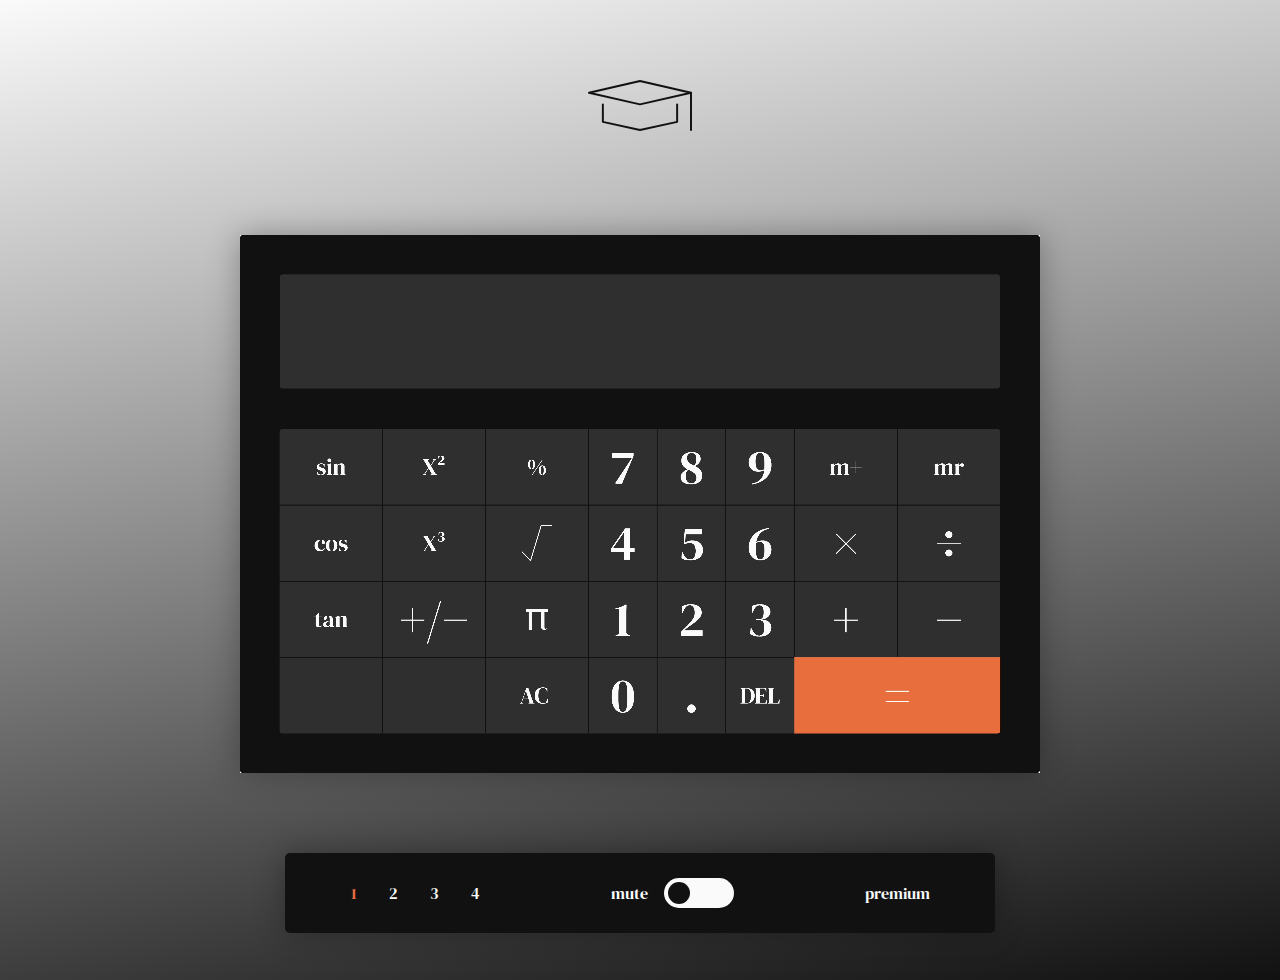
==== commit 16df1c96: "08-panel-updates: cover up added to brackets on index.html" ====
--- a/index.html
+++ b/index.html
@@ -22,6 +22,9 @@
             </div>
             <img src="assets/images/calculator-index.png" alt="Scientific calculator" class="calculator__img"
                 usemap="#image-map">
+
+            <div class="cover-up-1"></div> 
+            <div class="cover-up-2"></div>
 
                 <map name="image-map">
                     <area alt="sin" title="sin" data-sin coords="39,194,142,270" onclick="soundOperator()" shape="rect">
--- a/assets/css/styles.css
+++ b/assets/css/styles.css
@@ -275,6 +275,15 @@
     text-align: center;
     margin-bottom: 1em;
 }
+
+.calculator__tips a {
+    color: #ea6e3d;
+}
+
+.calculator__tips a:hover {
+    color: #1d98d3;
+}
+
 
 /*-------------------------------------------------------------------------Calculator output*/
 
@@ -319,7 +328,23 @@
     box-shadow: 0 0 30px 0 rgba(0, 0, 0, 0.3);
 }
 
-
+.cover-up-1 {
+    position: absolute;
+    height: 30px;
+    width: 30px;
+    left: 10%;
+    bottom: 11%;
+    background-color: #2f2f2f;
+}
+
+.cover-up-2 {
+    position: absolute;
+    height: 30px;
+    width: 30px;
+    left: 23%;
+    bottom: 11%;
+    background-color: #2f2f2f;
+}
 
 /*-------------------------------------------------------------------------logo svg */
 .logo {
